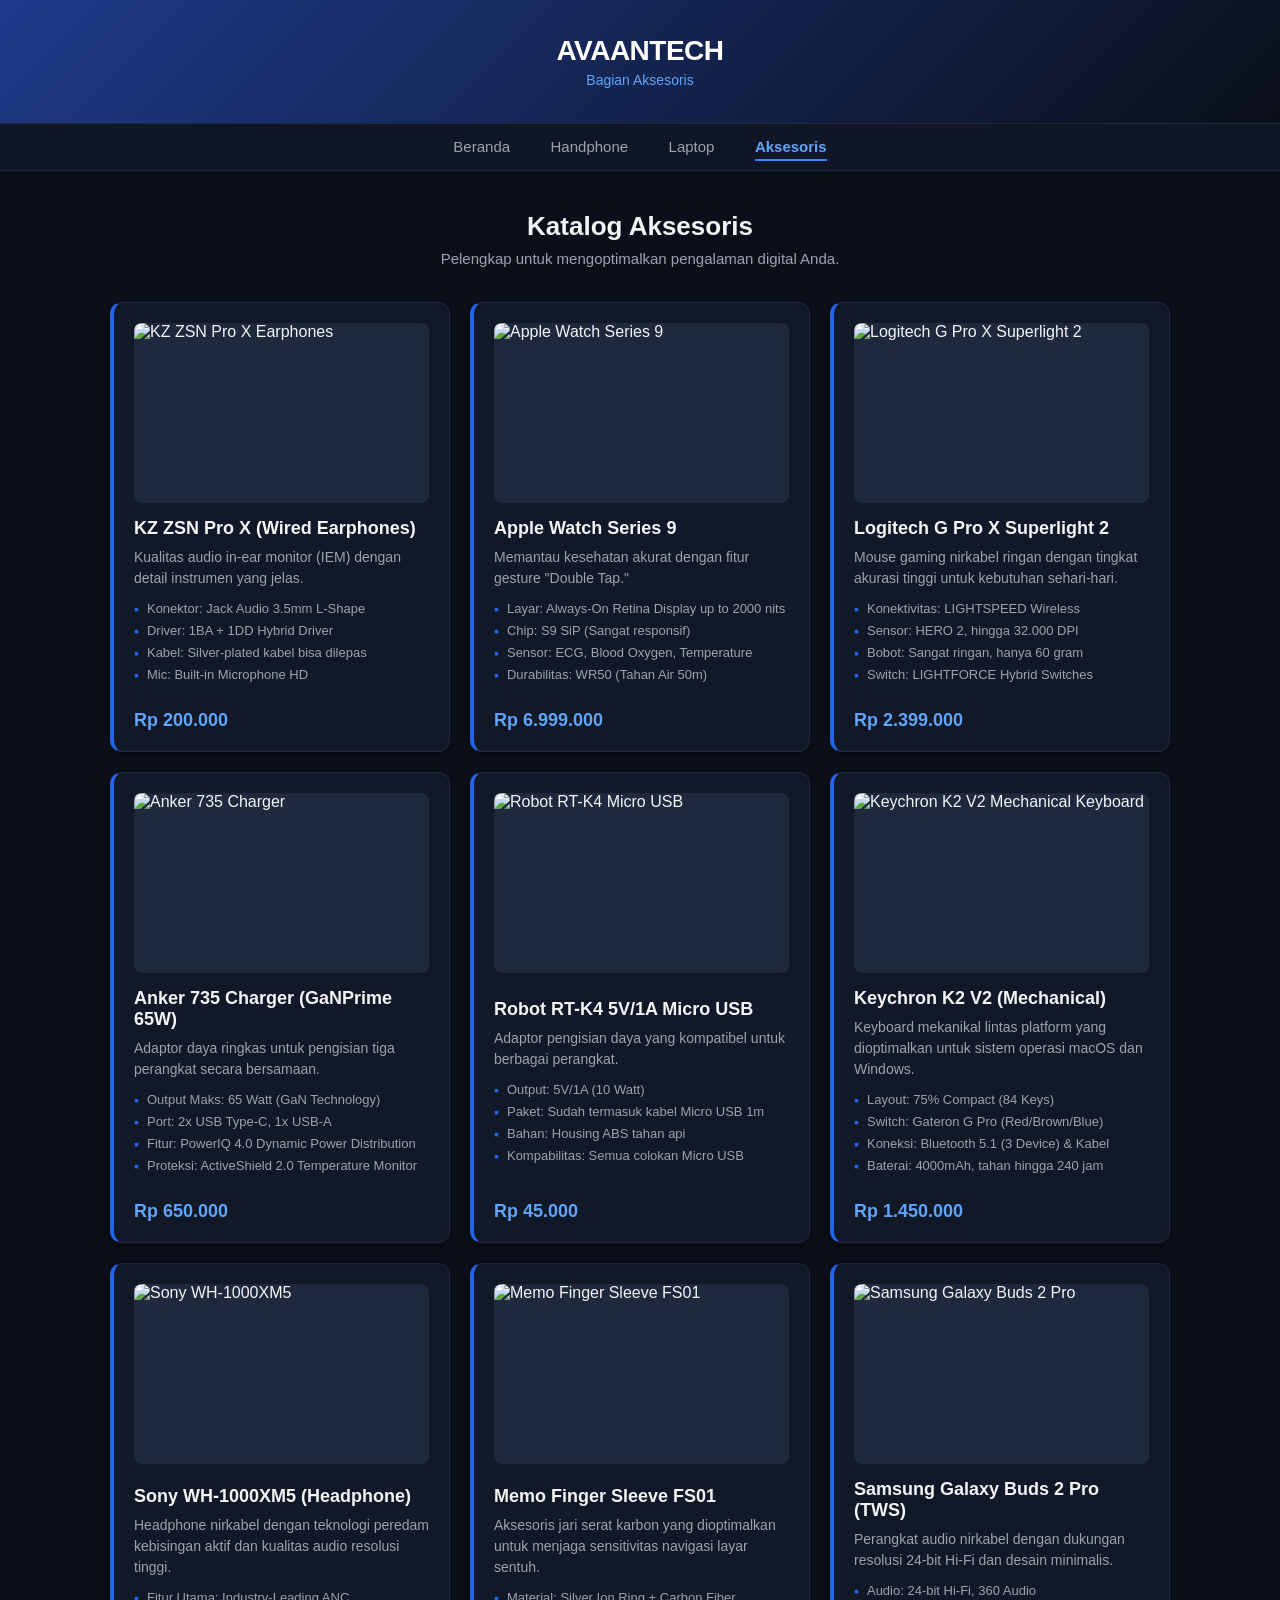
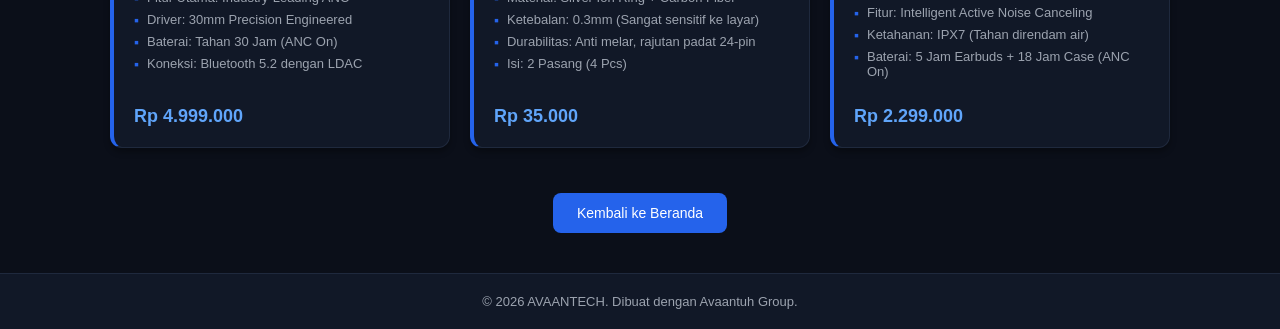
==== aksesoris.html @ 919a0201 "Menambahkan halaman aksesoris.html" ====
<!DOCTYPE html>
<html lang="id">
<head>
    <meta charset="UTF-8">
    <meta name="viewport" content="width=device-width, initial-scale=1.0">
    <title>Katalog Aksesoris - AVAANTECH</title>
    <link rel="stylesheet" href="beranda.css">
</head>
<body>
    <header>
        <h1>AVAANTECH</h1>
        <p>Bagian Aksesoris</p>
    </header>

    <nav>
        <a href="index.html">Beranda</a>
        <a href="hp.html">Handphone</a>
        <a href="laptop.html">Laptop</a>
        <a href="aksesoris.html" class="active">Aksesoris</a>
    </nav>

    <div class="container">
        <h2>Katalog Aksesoris</h2>
        <p class="subtitle">Pelengkap untuk mengoptimalkan pengalaman digital Anda.</p>

        <div class="card-grid">
            
            <div class="card">
                <img src="https://m.media-amazon.com/images/I/61RRzDu7LEL.jpg_BO30,255,255,255_UF750,750_SR1910,1000,0,C_QL100_.jpg" alt="KZ ZSN Pro X Earphones" class="card-img">
                <div>
                    <h3>KZ ZSN Pro X (Wired Earphones)</h3>
                    <p>Kualitas audio in-ear monitor (IEM) dengan detail instrumen yang jelas.</p>
                    <ul class="specs-list">
                        <li>Konektor: Jack Audio 3.5mm L-Shape</li>
                        <li>Driver: 1BA + 1DD Hybrid Driver</li>
                        <li>Kabel: Silver-plated kabel bisa dilepas</li>
                        <li>Mic: Built-in Microphone HD</li>
                    </ul>
                </div>
                <span class="price">Rp 200.000</span>
            </div>

            <div class="card">
                <img src="https://encrypted-tbn0.gstatic.com/images?q=tbn:ANd9GcSklqXEh2EMsO304wU8voUj4k2V_l0qUJkUFBMFe6WyqctSVZfemSuR1U4&s=10" alt="Apple Watch Series 9" class="card-img">
                <div>
                    <h3>Apple Watch Series 9</h3>
                    <p>Memantau kesehatan akurat dengan fitur gesture "Double Tap."</p>
                    <ul class="specs-list">
                        <li>Layar: Always-On Retina Display up to 2000 nits</li>
                        <li>Chip: S9 SiP (Sangat responsif)</li>
                        <li>Sensor: ECG, Blood Oxygen, Temperature</li>
                        <li>Durabilitas: WR50 (Tahan Air 50m)</li>
                    </ul>
                </div>
                <span class="price">Rp 6.999.000</span>
            </div>

            <div class="card">
                <img src="https://gadgetren.com/wp-content/uploads/2023/09/PRO-X-SUPERLIGHT-2-700x466.jpg" alt="Logitech G Pro X Superlight 2" class="card-img">
                <div>
                    <h3>Logitech G Pro X Superlight 2</h3>
                    <p>Mouse gaming nirkabel ringan dengan tingkat akurasi tinggi untuk kebutuhan sehari-hari.</p>
                    <ul class="specs-list">
                        <li>Konektivitas: LIGHTSPEED Wireless</li>
                        <li>Sensor: HERO 2, hingga 32.000 DPI</li>
                        <li>Bobot: Sangat ringan, hanya 60 gram</li>
                        <li>Switch: LIGHTFORCE Hybrid Switches</li>
                    </ul>
                </div>
                <span class="price">Rp 2.399.000</span>
            </div>

            <div class="card">
                <img src="https://i.pinimg.com/1200x/c0/d3/c8/c0d3c8f8b782a6cc0d3ae5a882770873.jpg" alt="Anker 735 Charger" class="card-img">
                <div>
                    <h3>Anker 735 Charger (GaNPrime 65W)</h3>
                    <p>Adaptor daya ringkas untuk pengisian tiga perangkat secara bersamaan.</p>
                    <ul class="specs-list">
                        <li>Output Maks: 65 Watt (GaN Technology)</li>
                        <li>Port: 2x USB Type-C, 1x USB-A</li>
                        <li>Fitur: PowerIQ 4.0 Dynamic Power Distribution</li>
                        <li>Proteksi: ActiveShield 2.0 Temperature Monitor</li>
                    </ul>
                </div>
                <span class="price">Rp 650.000</span>
            </div>

            <div class="card">
                <img src="https://down-id.img.susercontent.com/file/32e207fb907623cabc544d6435dd0155" alt="Robot RT-K4 Micro USB" class="card-img">
                <div>
                    <h3>Robot RT-K4 5V/1A Micro USB</h3>
                    <p>Adaptor pengisian daya yang kompatibel untuk berbagai perangkat.</p>
                    <ul class="specs-list">
                        <li>Output: 5V/1A (10 Watt)</li>
                        <li>Paket: Sudah termasuk kabel Micro USB 1m</li>
                        <li>Bahan: Housing ABS tahan api</li>
                        <li>Kompabilitas: Semua colokan Micro USB</li>
                    </ul>
                </div>
                <span class="price">Rp 45.000</span>
            </div>

            <div class="card">
                <img src="https://cdn.shopify.com/s/files/1/0059/0630/1017/t/5/assets/pf-b9ca35b0--KeychronK2wirelessmechanicalkeyboardmacwindowsiOSandroidwithShinethroughPBTkeycapsGateronswitchbrownblueredcompactyetpowerful.jpg?v=1596806842" alt="Keychron K2 V2 Mechanical Keyboard" class="card-img">
                <div>
                    <h3>Keychron K2 V2 (Mechanical)</h3>
                    <p>Keyboard mekanikal lintas platform yang dioptimalkan untuk sistem operasi macOS dan Windows.</p>
                    <ul class="specs-list">
                        <li>Layout: 75% Compact (84 Keys)</li>
                        <li>Switch: Gateron G Pro (Red/Brown/Blue)</li>
                        <li>Koneksi: Bluetooth 5.1 (3 Device) & Kabel</li>
                        <li>Baterai: 4000mAh, tahan hingga 240 jam</li>
                    </ul>
                </div>
                <span class="price">Rp 1.450.000</span>
            </div>

            <div class="card">
                <img src="https://www.cnet.com/wp-content/uploads/sites/2/a60da47b-c05a-4a57-bcbf-9510c9a25089.jpg?resize=1200,675

" alt="Sony WH-1000XM5" class="card-img">
                <div>
                    <h3>Sony WH-1000XM5 (Headphone)</h3>
                    <p>Headphone nirkabel dengan teknologi peredam kebisingan aktif dan kualitas audio resolusi tinggi.</p>
                    <ul class="specs-list">
                        <li>Fitur Utama: Industry-Leading ANC</li>
                        <li>Driver: 30mm Precision Engineered</li>
                        <li>Baterai: Tahan 30 Jam (ANC On)</li>
                        <li>Koneksi: Bluetooth 5.2 dengan LDAC</li>
                    </ul>
                </div>
                <span class="price">Rp 4.999.000</span>
            </div>

            <div class="card">
                <img src="https://cubonicindia.com/cdn/shop/files/4_pair.jpg?v=1760862317&width=823" alt="Memo Finger Sleeve FS01" class="card-img">
                <div>
                    <h3>Memo Finger Sleeve FS01</h3>
                    <p>Aksesoris jari serat karbon yang dioptimalkan untuk menjaga sensitivitas navigasi layar sentuh.</p>
                    <ul class="specs-list">
                        <li>Material: Silver Ion Ring + Carbon Fiber</li>
                        <li>Ketebalan: 0.3mm (Sangat sensitif ke layar)</li>
                        <li>Durabilitas: Anti melar, rajutan padat 24-pin</li>
                        <li>Isi: 2 Pasang (4 Pcs)</li>
                    </ul>
                </div>
                <span class="price">Rp 35.000</span>
            </div>

            <div class="card">
                <img src="https://awsimages.detik.net.id/community/media/visual/2022/08/10/galaxy-watch-5-dan-galaxy-buds-2-pro-2_169.jpeg?w=1200 " alt="Samsung Galaxy Buds 2 Pro" class="card-img">
                <div>
                    <h3>Samsung Galaxy Buds 2 Pro (TWS)</h3>
                    <p>Perangkat audio nirkabel dengan dukungan resolusi 24-bit Hi-Fi dan desain minimalis.</p>
                    <ul class="specs-list">
                        <li>Audio: 24-bit Hi-Fi, 360 Audio</li>
                        <li>Fitur: Intelligent Active Noise Canceling</li>
                        <li>Ketahanan: IPX7 (Tahan direndam air)</li>
                        <li>Baterai: 5 Jam Earbuds + 18 Jam Case (ANC On)</li>
                    </ul>
                </div>
                <span class="price">Rp 2.299.000</span>
            </div>
        </div>

        <a href="index.html" class="btn-back">Kembali ke Beranda</a>
    </div>

    <footer>
        <p>&copy; 2026 AVAANTECH. Dibuat dengan Avaantuh Group.</p>
    </footer>
</body>
</html>
---- beranda.css ----
:root {
    --bg-main: #0b0f19;
    --bg-card: #111827;
    --border-color: #1f293d;
    --primary-blue: #2563eb;
    --accent-blue: #3b82f6;
    --neon-blue: #60a5fa;
    --text-main: #f3f4f6;
    --text-muted: #9ca3af;
}

* {
    margin: 0;
    padding: 0;
    box-sizing: border-box;
    font-family: 'Inter', -apple-system, BlinkMacSystemFont, 'Segoe UI', Roboto, sans-serif;
}

body {
    background-color: var(--bg-main);
    color: var(--text-main);
    display: flex;
    flex-direction: column;
    min-height: 100vh;
}

header {
    background: linear-gradient(135deg, #1e3a8a, #0b0f19);
    color: white;
    padding: 35px 20px;
    text-align: center;
    border-bottom: 1px solid var(--border-color);
}

header h1 {
    font-size: 28px;
    font-weight: 700;
    margin-bottom: 5px;
    letter-spacing: -0.5px;
}

header p {
    font-size: 14px;
    color: var(--neon-blue);
}

nav {
    background-color: rgba(17, 24, 39, 0.95);
    backdrop-filter: blur(10px);
    padding: 14px;
    text-align: center;
    border-bottom: 1px solid var(--border-color);
    position: sticky;
    top: 0;
    z-index: 100;
}

nav a {
    color: var(--text-muted);
    text-decoration: none;
    margin: 0 18px;
    font-weight: 500;
    font-size: 15px;
    transition: color 0.2s ease;
}

nav a:hover {
    color: var(--neon-blue);
}

nav a.active {
    color: var(--neon-blue);
    font-weight: 600;
    border-bottom: 2px solid var(--accent-blue);
    padding-bottom: 4px;
}

.container {
    max-width: 1100px;
    margin: 40px auto;
    padding: 0 20px;
    text-align: center;
    flex: 1;
    width: 100%;
}

h2 {
    font-size: 26px;
    font-weight: 600;
    margin-bottom: 8px;
    color: var(--text-main);
}

p.subtitle {
    color: var(--text-muted);
    margin-bottom: 35px;
    font-size: 15px;
}

.card-grid {
    display: grid;
    grid-template-columns: repeat(auto-fit, minmax(300px, 1fr));
    gap: 20px;
    text-align: left;
}

.card {
    background: var(--bg-card);
    padding: 20px;
    border-radius: 12px;
    border: 1px solid var(--border-color);
    box-shadow: 0 4px 6px rgba(0, 0, 0, 0.3);
    border-left: 4px solid var(--primary-blue);
    text-decoration: none;
    color: inherit;
    display: flex;
    flex-direction: column;
    justify-content: space-between;
    transition: transform 0.25s ease, border-color 0.25s ease, box-shadow 0.25s ease;
}

.card:hover {
    transform: translateY(-5px);
    border-color: var(--neon-blue);
    box-shadow: 0 10px 20px rgba(59, 130, 246, 0.15);
}

.card-img {
    width: 100%;
    height: 180px;
    object-fit: cover;
    border-radius: 8px;
    margin-bottom: 15px;
    background-color: #1f293d;
}

.card h3 {
    color: var(--text-main);
    margin-bottom: 8px;
    font-size: 18px;
    font-weight: 600;
}

.card p {
    color: var(--text-muted);
    font-size: 14px;
    line-height: 1.5;
}

.specs-list {
    list-style: none;
    margin: 12px 0;
    padding: 0;
    font-size: 13px;
    color: var(--text-muted);
}

.specs-list li {
    margin-bottom: 6px;
    display: flex;
    align-items: flex-start;
}

.specs-list li::before {
    content: "▪";
    color: var(--primary-blue);
    margin-right: 8px;
    font-size: 14px;
}

.price {
    display: block;
    margin-top: 15px;
    color: var(--neon-blue);
    font-size: 18px;
    font-weight: 700;
}

.btn-back {
    display: inline-block;
    margin-top: 45px;
    padding: 12px 24px;
    background-color: var(--primary-blue);
    color: white;
    text-decoration: none;
    border-radius: 8px;
    font-weight: 500;
    font-size: 14px;
    transition: background 0.2s, transform 0.2s;
}

.btn-back:hover {
    background-color: #1d4ed8;
    transform: scale(1.03);
}

footer {
    background-color: var(--bg-card);
    color: var(--text-muted);
    text-align: center;
    padding: 20px;
    border-top: 1px solid var(--border-color);
    margin-top: auto;
    font-size: 13px;
}
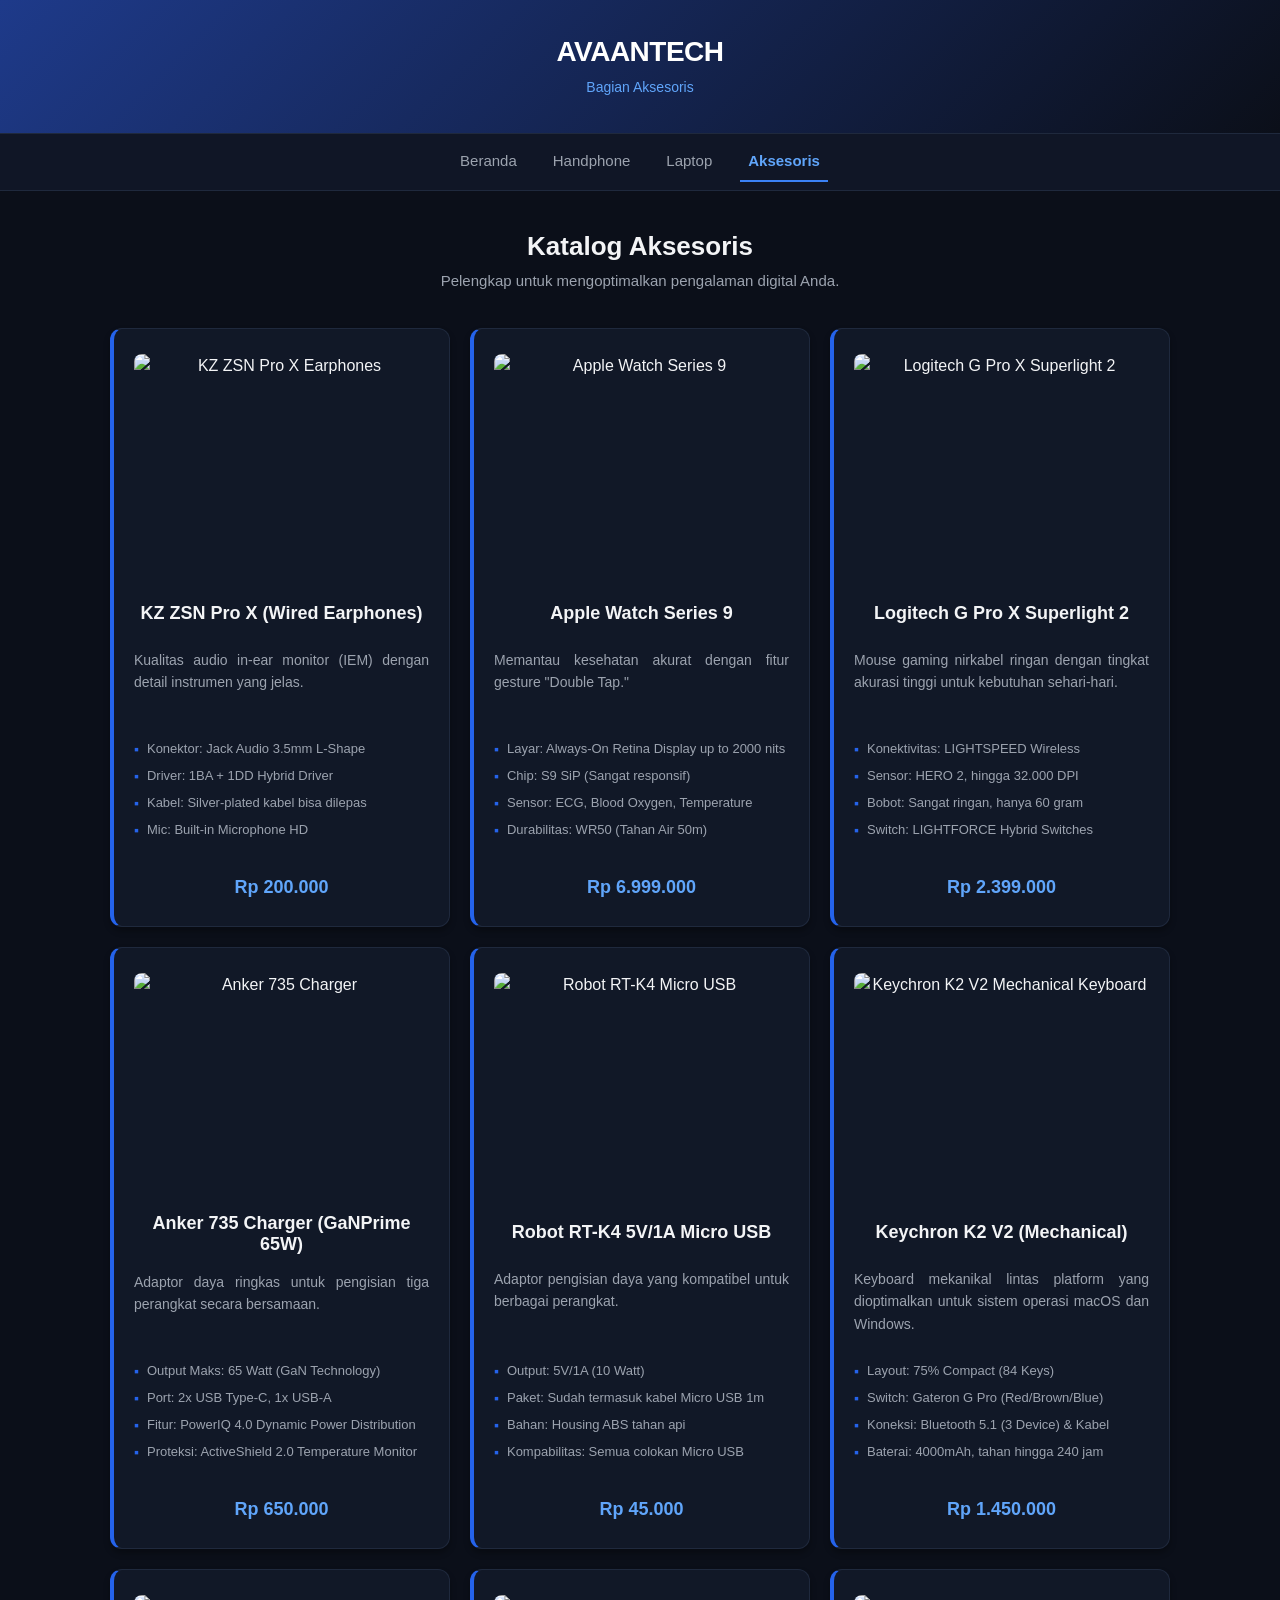
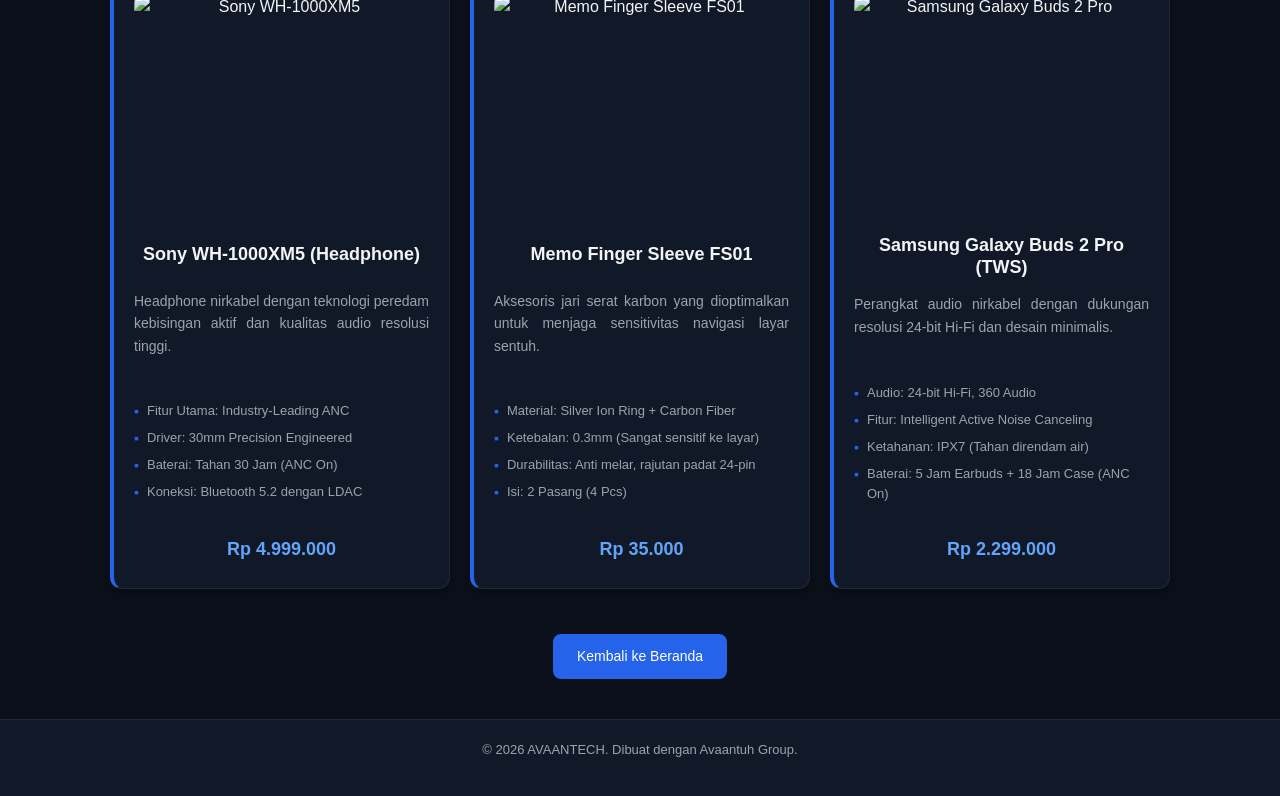
==== commit 425db8fb: "Menambahkan bootstrap pada halaman-aksesoris." ====
--- a/aksesoris.html
+++ b/aksesoris.html
@@ -4,6 +4,7 @@
     <meta charset="UTF-8">
     <meta name="viewport" content="width=device-width, initial-scale=1.0">
     <title>Katalog Aksesoris - AVAANTECH</title>
+    <link href="https://cdn.jsdelivr.net/npm/bootstrap@5.3.2/dist/css/bootstrap.min.css" rel="stylesheet">
     <link rel="stylesheet" href="beranda.css">
 </head>
 <body>
@@ -12,11 +13,28 @@
         <p>Bagian Aksesoris</p>
     </header>
 
-    <nav>
-        <a href="index.html">Beranda</a>
-        <a href="hp.html">Handphone</a>
-        <a href="laptop.html">Laptop</a>
-        <a href="aksesoris.html" class="active">Aksesoris</a>
+    <nav class="navbar navbar-expand-lg navbar-dark navbar-custom">
+        <div class="container-fluid justify-content-center">
+            <button class="navbar-toggler my-2" type="button" data-bs-toggle="collapse" data-bs-target="#navbarNav">
+                <span class="navbar-toggler-icon"></span>
+            </button>
+            <div class="collapse navbar-collapse justify-content-center" id="navbarNav">
+                <ul class="navbar-nav">
+                    <li class="nav-item">
+                        <a class="nav-link" href="index.html">Beranda</a>
+                    </li>
+                    <li class="nav-item">
+                        <a class="nav-link" href="hp.html">Handphone</a>
+                    </li>
+                    <li class="nav-item">
+                        <a class="nav-link" href="laptop.html">Laptop</a>
+                    </li>
+                    <li class="nav-item">
+                        <a class="nav-link active" href="aksesoris.html">Aksesoris</a>
+                    </li>
+                </ul>
+            </div>
+        </div>
     </nav>
 
     <div class="container">
@@ -24,7 +42,6 @@
         <p class="subtitle">Pelengkap untuk mengoptimalkan pengalaman digital Anda.</p>
 
         <div class="card-grid">
-            
             <div class="card">
                 <img src="https://m.media-amazon.com/images/I/61RRzDu7LEL.jpg_BO30,255,255,255_UF750,750_SR1910,1000,0,C_QL100_.jpg" alt="KZ ZSN Pro X Earphones" class="card-img">
                 <div>
@@ -116,9 +133,7 @@
             </div>
 
             <div class="card">
-                <img src="https://www.cnet.com/wp-content/uploads/sites/2/a60da47b-c05a-4a57-bcbf-9510c9a25089.jpg?resize=1200,675
-
-" alt="Sony WH-1000XM5" class="card-img">
+                <img src="https://www.cnet.com/wp-content/uploads/sites/2/a60da47b-c05a-4a57-bcbf-9510c9a25089.jpg?resize=1200,675" alt="Sony WH-1000XM5" class="card-img">
                 <div>
                     <h3>Sony WH-1000XM5 (Headphone)</h3>
                     <p>Headphone nirkabel dengan teknologi peredam kebisingan aktif dan kualitas audio resolusi tinggi.</p>
@@ -148,7 +163,7 @@
             </div>
 
             <div class="card">
-                <img src="https://awsimages.detik.net.id/community/media/visual/2022/08/10/galaxy-watch-5-dan-galaxy-buds-2-pro-2_169.jpeg?w=1200 " alt="Samsung Galaxy Buds 2 Pro" class="card-img">
+                <img src="https://awsimages.detik.net.id/community/media/visual/2022/08/10/galaxy-watch-5-dan-galaxy-buds-2-pro-2_169.jpeg?w=1200" alt="Samsung Galaxy Buds 2 Pro" class="card-img">
                 <div>
                     <h3>Samsung Galaxy Buds 2 Pro (TWS)</h3>
                     <p>Perangkat audio nirkabel dengan dukungan resolusi 24-bit Hi-Fi dan desain minimalis.</p>
@@ -169,5 +184,7 @@
     <footer>
         <p>&copy; 2026 AVAANTECH. Dibuat dengan Avaantuh Group.</p>
     </footer>
+
+    <script src="https://cdn.jsdelivr.net/npm/bootstrap@5.3.2/dist/js/bootstrap.bundle.min.js"></script>
 </body>
 </html>
--- a/beranda.css
+++ b/beranda.css
@@ -30,49 +30,53 @@
     padding: 35px 20px;
     text-align: center;
     border-bottom: 1px solid var(--border-color);
+    width: 100%;
 }
 
 header h1 {
     font-size: 28px;
     font-weight: 700;
-    margin-bottom: 5px;
+    margin: 0 auto 8px auto;
+    line-height: 1.2;
     letter-spacing: -0.5px;
+    text-align: center;
+    display: block;
+    width: 100%;
 }
 
 header p {
     font-size: 14px;
     color: var(--neon-blue);
-}
-
-nav {
-    background-color: rgba(17, 24, 39, 0.95);
+    margin: 0;
+    text-align: center;
+}
+
+/* Navbar Bootstrap Custom */
+.navbar-custom {
+    background-color: rgba(17, 24, 39, 0.95) !important;
     backdrop-filter: blur(10px);
-    padding: 14px;
-    text-align: center;
     border-bottom: 1px solid var(--border-color);
     position: sticky;
     top: 0;
     z-index: 100;
 }
 
-nav a {
-    color: var(--text-muted);
-    text-decoration: none;
-    margin: 0 18px;
+.navbar-custom .nav-link {
+    color: var(--text-muted) !important;
     font-weight: 500;
     font-size: 15px;
+    margin: 0 10px;
     transition: color 0.2s ease;
 }
 
-nav a:hover {
-    color: var(--neon-blue);
-}
-
-nav a.active {
-    color: var(--neon-blue);
+.navbar-custom .nav-link:hover {
+    color: var(--neon-blue) !important;
+}
+
+.navbar-custom .nav-link.active {
+    color: var(--neon-blue) !important;
     font-weight: 600;
     border-bottom: 2px solid var(--accent-blue);
-    padding-bottom: 4px;
 }
 
 .container {
@@ -84,7 +88,8 @@
     width: 100%;
 }
 
-h2 {
+/* Judul Utama Halaman */
+.container > h2 {
     font-size: 26px;
     font-weight: 600;
     margin-bottom: 8px;
@@ -97,16 +102,18 @@
     font-size: 15px;
 }
 
+/* Flexbox */
 .card-grid {
-    display: grid;
-    grid-template-columns: repeat(auto-fit, minmax(300px, 1fr));
+    display: flex;
+    flex-wrap: wrap;
     gap: 20px;
-    text-align: left;
+    justify-content: center;
+    align-items: stretch;
 }
 
 .card {
     background: var(--bg-card);
-    padding: 20px;
+    padding: 25px 20px;
     border-radius: 12px;
     border: 1px solid var(--border-color);
     box-shadow: 0 4px 6px rgba(0, 0, 0, 0.3);
@@ -115,7 +122,8 @@
     color: inherit;
     display: flex;
     flex-direction: column;
-    justify-content: space-between;
+    flex: 1 1 calc(33.333% - 20px);
+    min-width: 280px;
     transition: transform 0.25s ease, border-color 0.25s ease, box-shadow 0.25s ease;
 }
 
@@ -125,34 +133,70 @@
     box-shadow: 0 10px 20px rgba(59, 130, 246, 0.15);
 }
 
+/* FOTO PRODUK RESPONSIF */
 .card-img {
     width: 100%;
-    height: 180px;
+    max-width: 100%;
+    height: 220px;
     object-fit: cover;
     border-radius: 8px;
+    margin-bottom: 20px;
+    display: block;
+}
+
+.card > div {
+    display: flex;
+    flex-direction: column;
+    flex-grow: 1;
+}
+
+/* UKURAN JUDUL CARD */
+/* Khusus Beranda (h3) */
+.card h3 {
+    color: var(--text-main);
     margin-bottom: 15px;
-    background-color: #1f293d;
-}
-
-.card h3 {
-    color: var(--text-main);
-    margin-bottom: 8px;
     font-size: 18px;
+    font-weight: 700;
+    min-height: 40px;
+    display: flex;
+    align-items: center;
+    justify-content: center;
+    text-align: center;
+    width: 100%;
+}
+
+/* Penggabungan Judul Card (Halaman Katalog) */
+.card h2,
+.catalog-card h3 {
+    color: var(--text-main);
+    margin-bottom: 15px;
+    font-size: 16px;
     font-weight: 600;
-}
-
+    min-height: 40px;
+    display: flex;
+    align-items: center;
+    justify-content: center;
+    text-align: center;
+    width: 100%;
+}
+
+/* Paragraf Deskripsi Card */
 .card p {
     color: var(--text-muted);
     font-size: 14px;
-    line-height: 1.5;
+    line-height: 1.6;
+    text-align: justify;
+    margin-bottom: 20px;
+    min-height: 70px;
 }
 
 .specs-list {
     list-style: none;
-    margin: 12px 0;
+    margin: auto 0 12px 0;
     padding: 0;
     font-size: 13px;
     color: var(--text-muted);
+    text-align: left;
 }
 
 .specs-list li {
@@ -170,10 +214,13 @@
 
 .price {
     display: block;
-    margin-top: 15px;
+    margin-top: auto;
+    padding-top: 15px;
     color: var(--neon-blue);
     font-size: 18px;
     font-weight: 700;
+    text-align: center;
+    width: 100%;
 }
 
 .btn-back {
@@ -202,4 +249,24 @@
     border-top: 1px solid var(--border-color);
     margin-top: auto;
     font-size: 13px;
-}+}
+
+/* Tampilan Layar Kecil (Mobile / Tablet) */
+@media screen and (max-width: 768px) {
+    header {
+        padding: 20px 10px;
+    }
+
+    header h1 {
+        font-size: 22px;
+    }
+
+    .container {
+        margin: 20px auto;
+        padding: 0 15px;
+    }
+
+    .card {
+        flex: 1 1 100%;
+    }
+}
